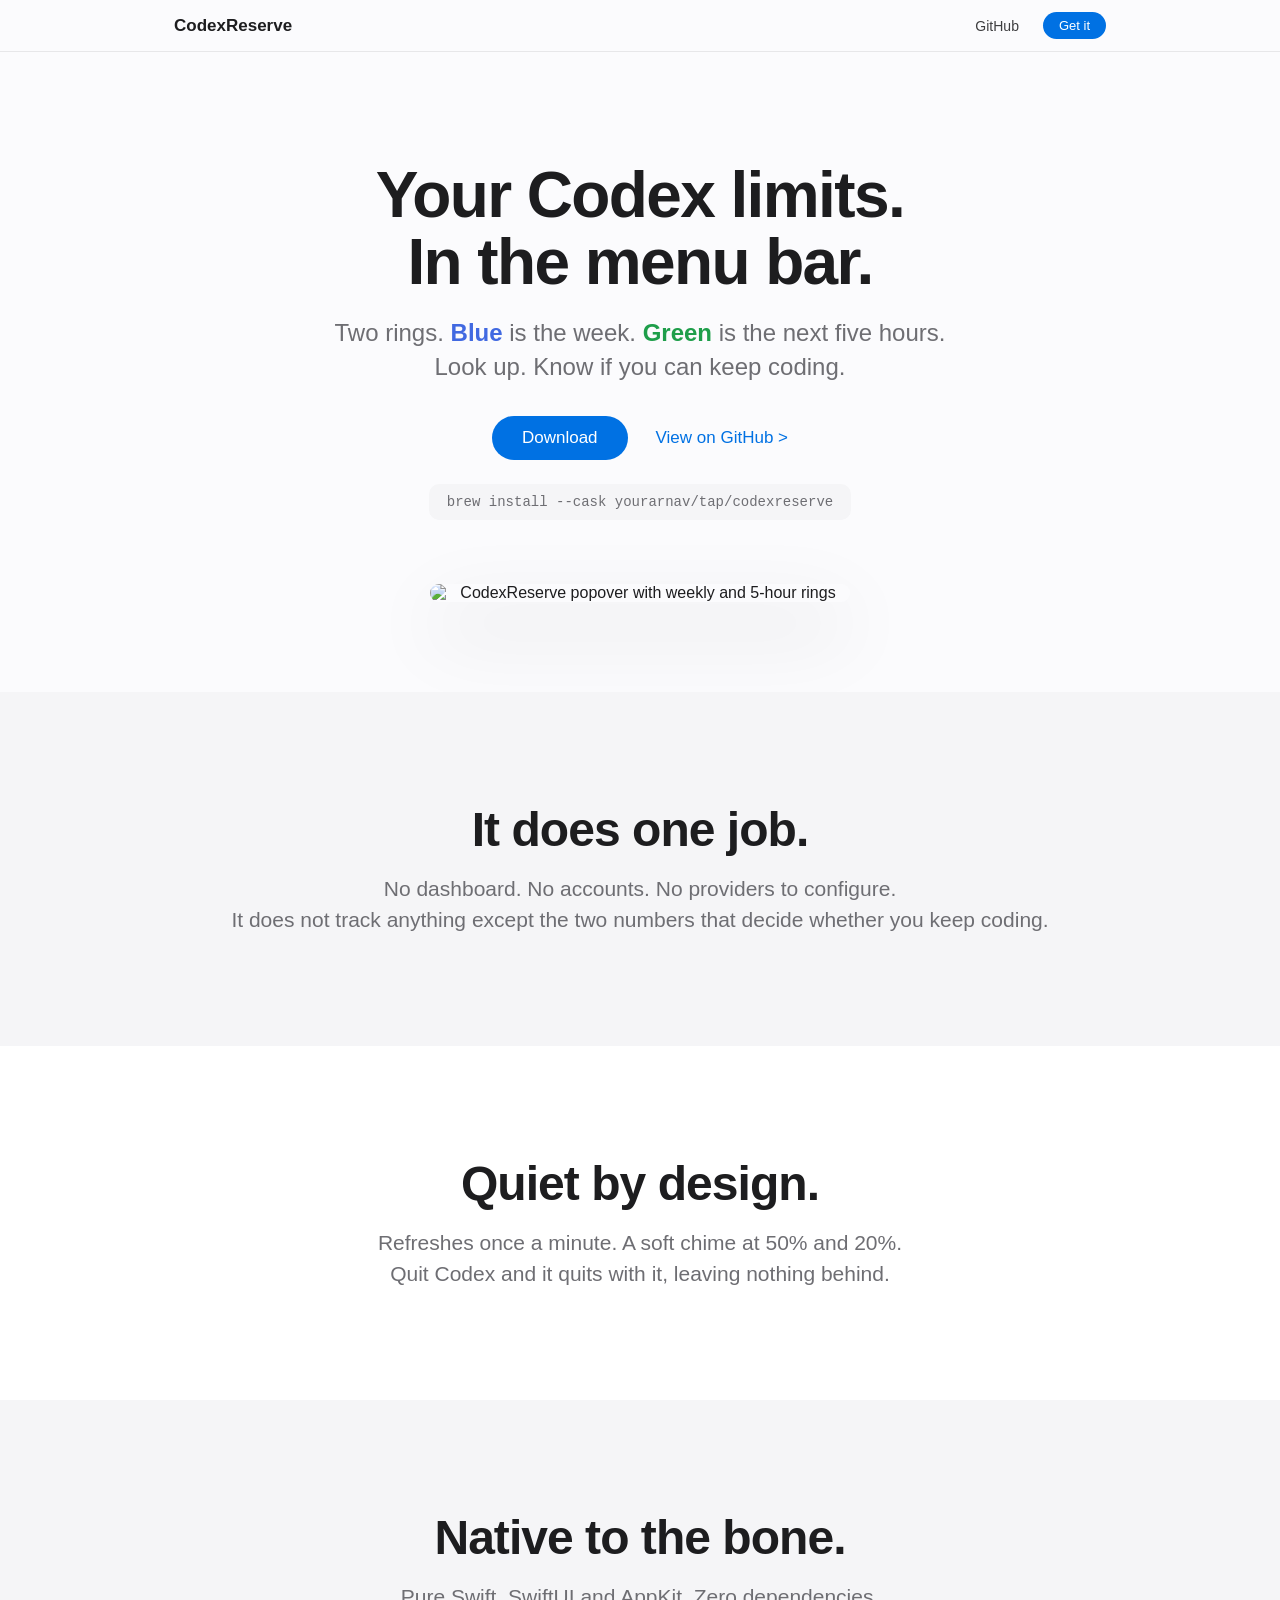
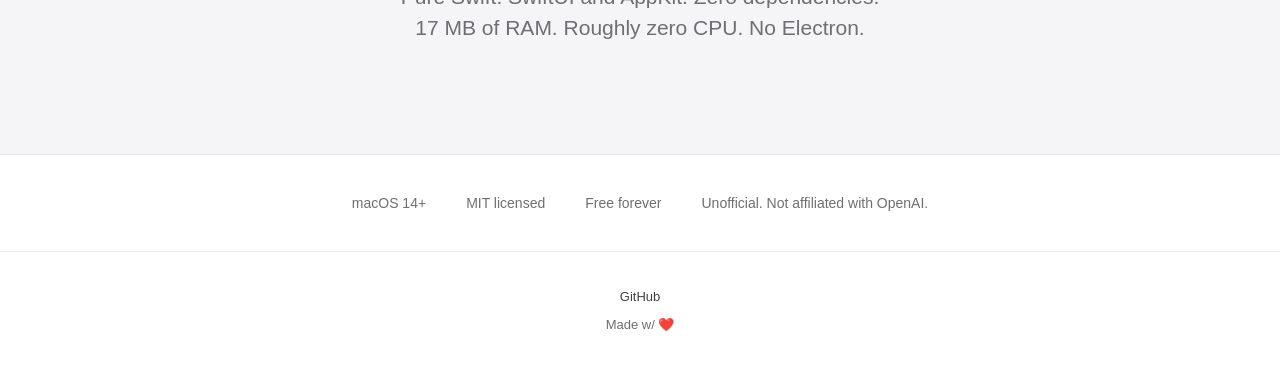
==== website/index.html @ 42baeaa8 "Docs: color the color words" ====
<!DOCTYPE html>
<html lang="en">
<head>
<meta charset="utf-8">
<meta name="viewport" content="width=device-width, initial-scale=1">
<title>CodexReserve — Your Codex limits, in the menu bar</title>
<meta name="description" content="Two rings in your menu bar. Codex limits, nothing else. Native macOS app, free and open source.">
<link rel="stylesheet" href="style.css">
<link rel="icon" href="images/popover.png">
</head>
<body>

<nav>
  <div class="nav-inner">
    <a class="brand" href="#">CodexReserve</a>
    <div class="nav-links">
      <a href="https://github.com/yourarnav/CodexReserve">GitHub</a>
      <a class="pill" href="https://github.com/yourarnav/CodexReserve/releases/download/v2.0.1/CodexReserve.dmg">Get it</a>
    </div>
  </div>
</nav>

<header class="hero">
  <h1>Your Codex limits.<br>In the menu bar.</h1>
  <p class="sub">Two rings. <span class="blue">Blue</span> is the week. <span class="green">Green</span> is the next five hours.<br>Look up. Know if you can keep coding.</p>
  <div class="cta">
    <a class="button" href="https://github.com/yourarnav/CodexReserve/releases/download/v2.0.1/CodexReserve.dmg">Download</a>
    <a class="more" href="https://github.com/yourarnav/CodexReserve">View on GitHub &gt;</a>
  </div>
  <code class="brew">brew install --cask yourarnav/tap/codexreserve</code>
  <img class="hero-shot" src="images/popover.png" alt="CodexReserve popover with weekly and 5-hour rings" width="420">
</header>

<section class="band">
  <h2>It does one job.</h2>
  <p>No dashboard. No accounts. No providers to configure.<br>It does not track anything except the two numbers that decide whether you keep coding.</p>
</section>

<section>
  <h2>Quiet by design.</h2>
  <p>Refreshes once a minute. A soft chime at 50% and 20%.<br>Quit Codex and it quits with it, leaving nothing behind.</p>
</section>

<section class="band">
  <h2>Native to the bone.</h2>
  <p>Pure Swift. SwiftUI and AppKit. Zero dependencies.<br>17 MB of RAM. Roughly zero CPU. No Electron.</p>
</section>

<section class="specs">
  <span>macOS 14+</span>
  <span>MIT licensed</span>
  <span>Free forever</span>
  <span>Unofficial. Not affiliated with OpenAI.</span>
</section>

<footer>
  <p><a href="https://github.com/yourarnav/CodexReserve">GitHub</a></p>
  <p class="love">Made w/ ❤️</p>
</footer>

</body>
</html>
---- website/style.css ----
* { box-sizing: border-box; }

body {
  margin: 0;
  font-family: -apple-system, BlinkMacSystemFont, "SF Pro Display", "SF Pro Text", "Helvetica Neue", sans-serif;
  color: #1d1d1f;
  background: #fff;
  -webkit-font-smoothing: antialiased;
  text-align: center;
}

/* Slim sticky nav, frosted */
nav {
  position: sticky;
  top: 0;
  z-index: 10;
  background: rgba(251, 251, 253, 0.8);
  -webkit-backdrop-filter: saturate(180%) blur(20px);
  backdrop-filter: saturate(180%) blur(20px);
  border-bottom: 1px solid rgba(0, 0, 0, 0.08);
}

.nav-inner {
  max-width: 980px;
  margin: 0 auto;
  padding: 12px 24px;
  display: flex;
  justify-content: space-between;
  align-items: center;
}

.brand {
  font-size: 17px;
  font-weight: 600;
  color: #1d1d1f;
  text-decoration: none;
}

.nav-links { display: flex; gap: 24px; align-items: center; }

.nav-links a {
  font-size: 14px;
  color: #1d1d1f;
  text-decoration: none;
  opacity: 0.85;
}

.nav-links a.pill {
  background: #0071e3;
  color: #fff;
  font-size: 13px;
  padding: 6px 16px;
  border-radius: 980px;
  opacity: 1;
}

/* Hero: giant type, huge air */
.hero {
  padding: 110px 24px 90px;
  background: #fbfbfd;
}

.hero h1 {
  font-size: 64px;
  line-height: 1.05;
  font-weight: 700;
  letter-spacing: -0.025em;
  margin: 0;
}

.hero .sub {
  font-size: 24px;
  line-height: 1.4;
  color: #6e6e73;
  margin: 20px 0 0;
}

.hero .sub .blue { color: #4169e1; font-weight: 600; }
.hero .sub .green { color: #1e9e4a; font-weight: 600; }

.cta {
  margin-top: 32px;
  display: flex;
  gap: 28px;
  justify-content: center;
  align-items: center;
}

.button {
  display: inline-block;
  background: #0071e3;
  color: #fff;
  font-size: 17px;
  padding: 12px 30px;
  border-radius: 980px;
  text-decoration: none;
}

.more {
  color: #0071e3;
  font-size: 17px;
  text-decoration: none;
}

.more:hover, .nav-links a:hover { text-decoration: underline; }

code {
  font-family: ui-monospace, "SF Mono", Menlo, monospace;
}

.brew {
  display: inline-block;
  margin-top: 24px;
  font-size: 14px;
  color: #6e6e73;
  background: #f5f5f7;
  padding: 10px 18px;
  border-radius: 10px;
}

.hero-shot {
  display: block;
  margin: 64px auto 0;
  max-width: 100%;
  height: auto;
  border-radius: 28px;
  box-shadow: 0 30px 80px rgba(0, 0, 0, 0.14);
}

/* Sections: alternate white / Apple gray */
section {
  padding: 110px 24px;
}

section.band { background: #f5f5f7; }

section h2 {
  font-size: 48px;
  font-weight: 700;
  letter-spacing: -0.02em;
  margin: 0;
}

section p {
  font-size: 21px;
  line-height: 1.5;
  color: #6e6e73;
  margin: 16px 0 0;
}

/* Spec strip */
.specs {
  padding: 40px 24px;
  display: flex;
  gap: 16px 40px;
  justify-content: center;
  flex-wrap: wrap;
  border-top: 1px solid #e8e8ed;
}

.specs span {
  font-size: 14px;
  color: #6e6e73;
}

footer {
  padding: 24px;
  font-size: 13px;
  color: #6e6e73;
  border-top: 1px solid #e8e8ed;
}

footer a { color: #424245; text-decoration: none; }
footer .love { margin-top: 6px; }

@media (max-width: 640px) {
  .hero h1 { font-size: 42px; }
  section h2 { font-size: 34px; }
  section { padding: 72px 24px; }
}
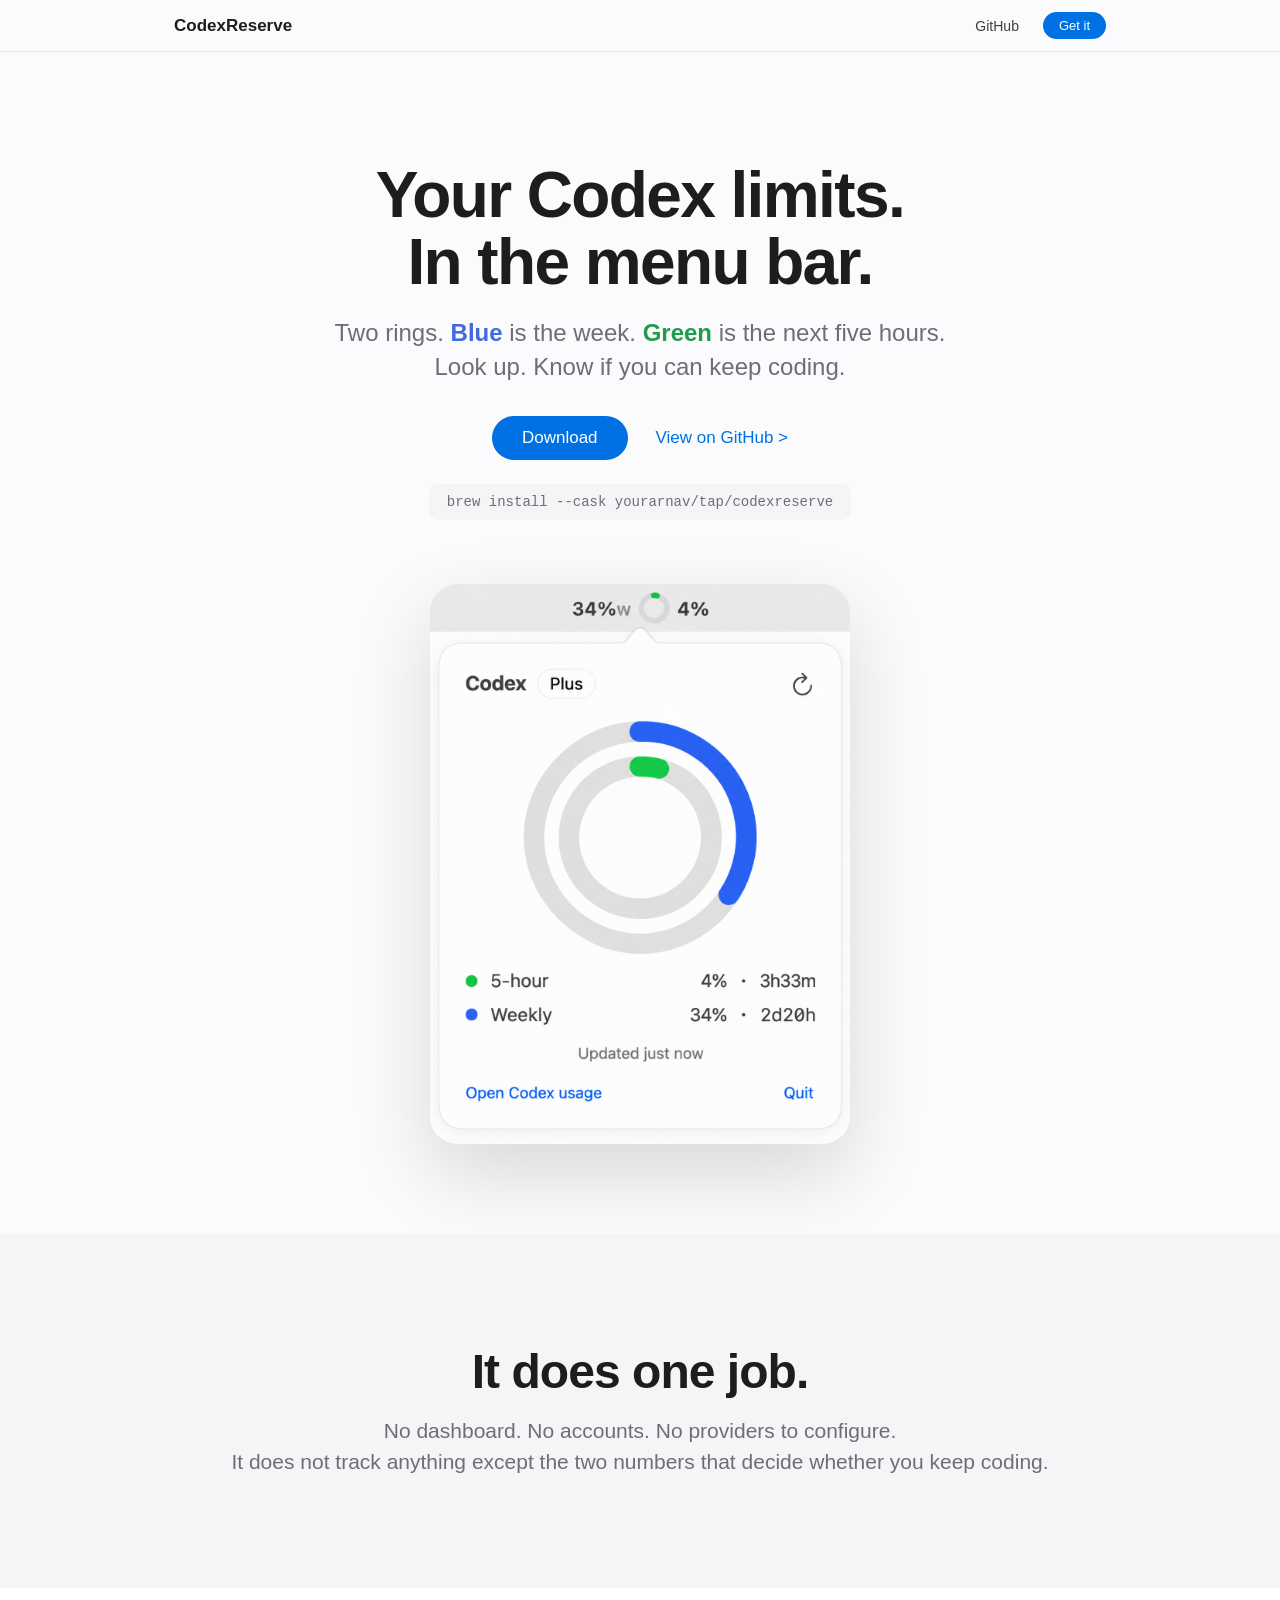
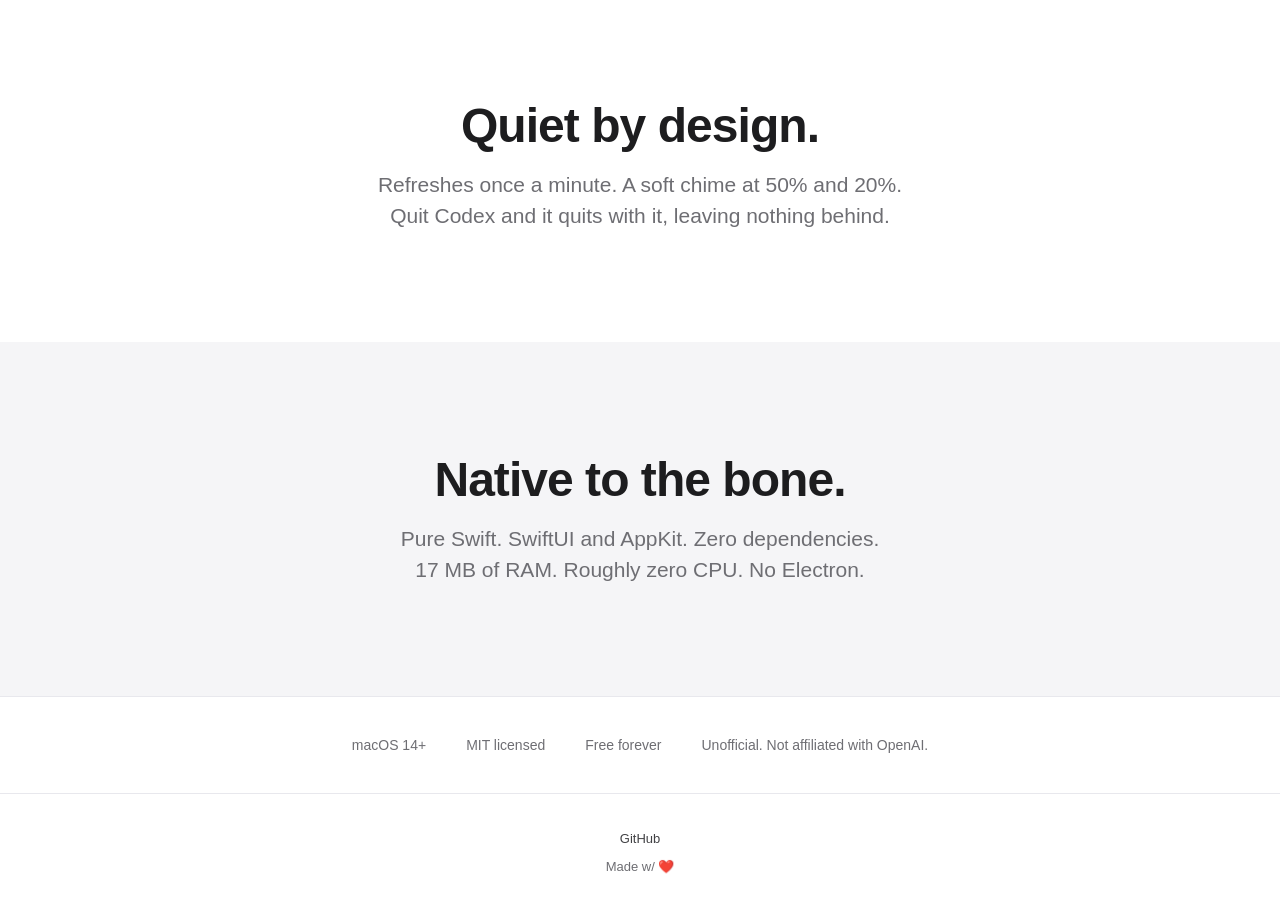
==== commit c2f37213: "Docs: title without dash, include site images" ====
--- a/website/index.html
+++ b/website/index.html
@@ -3,7 +3,7 @@
 <head>
 <meta charset="utf-8">
 <meta name="viewport" content="width=device-width, initial-scale=1">
-<title>CodexReserve — Your Codex limits, in the menu bar</title>
+<title>CodexReserve: your Codex limits, in the menu bar</title>
 <meta name="description" content="Two rings in your menu bar. Codex limits, nothing else. Native macOS app, free and open source.">
 <link rel="stylesheet" href="style.css">
 <link rel="icon" href="images/popover.png">
